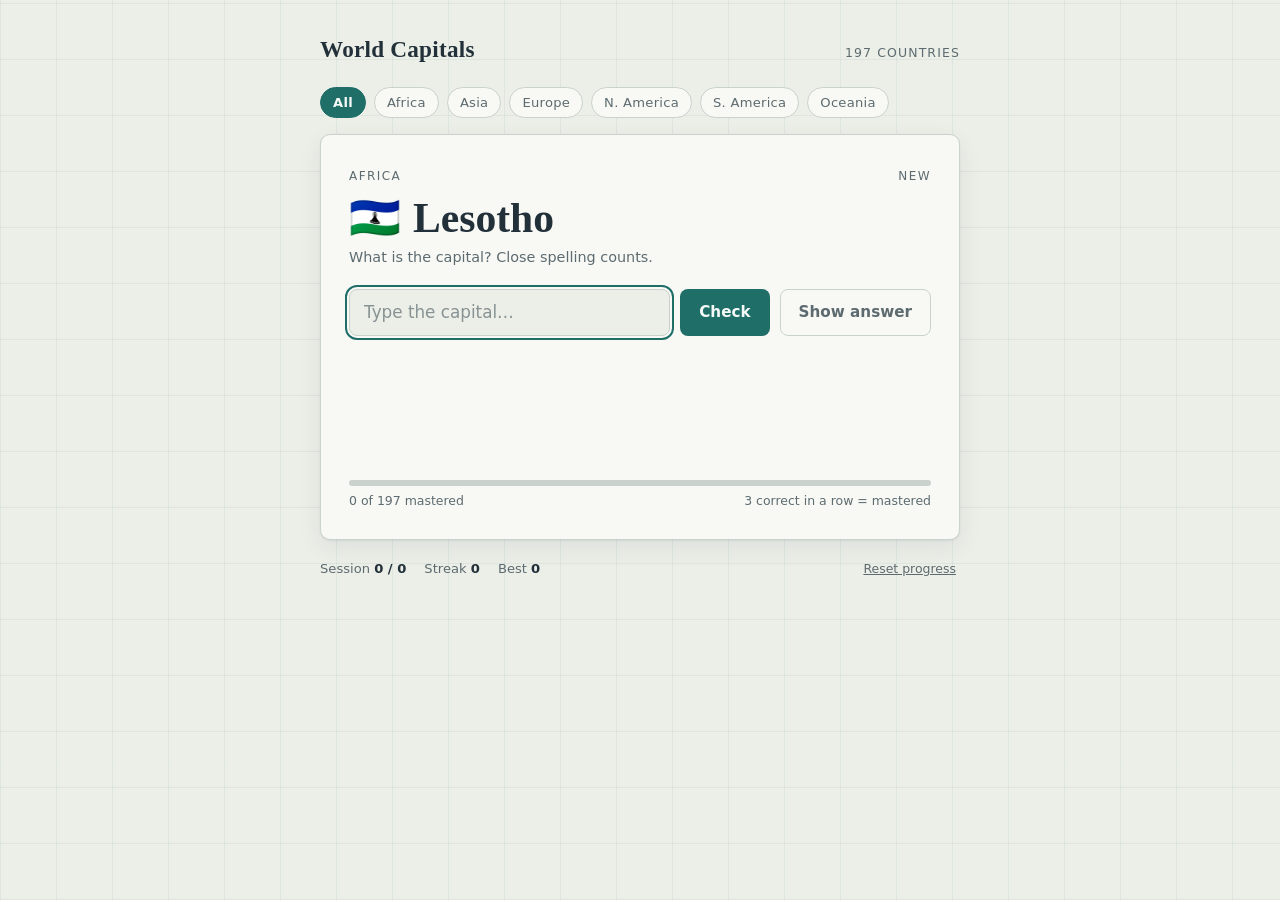
==== index.html @ dc6b0114 "Add world capitals quiz with typed answers and fuzzy spelling matching Single-file HTML game coverin" ====
<!DOCTYPE html>
<html lang="en">
<head>
<meta charset="utf-8" />
<meta name="viewport" content="width=device-width, initial-scale=1" />
<title>World Capitals Quiz</title>
<style>
  :root {
    --bg: #ECEFE8;
    --panel: #F8F9F5;
    --ink: #22303A;
    --muted: #5D6B70;
    --line: #C9D2CC;
    --grid: rgba(31, 110, 104, 0.07);
    --accent: #1F6E68;
    --accent-ink: #F4F8F6;
    --good: #2E7D4F;
    --warn: #A66B1F;
    --bad: #B0413E;
    --shadow: 0 1px 2px rgba(34, 48, 58, 0.08), 0 8px 24px rgba(34, 48, 58, 0.07);
  }
  @media (prefers-color-scheme: dark) {
    :root {
      --bg: #0E181D;
      --panel: #152229;
      --ink: #E6ECE9;
      --muted: #93A4A8;
      --line: #26363D;
      --grid: rgba(79, 179, 169, 0.06);
      --accent: #4FB3A9;
      --accent-ink: #0C1A1E;
      --good: #63C08A;
      --warn: #D9A045;
      --bad: #E07A72;
      --shadow: 0 1px 2px rgba(0, 0, 0, 0.4), 0 8px 24px rgba(0, 0, 0, 0.35);
    }
  }
  :root[data-theme="light"] {
    --bg: #ECEFE8;
    --panel: #F8F9F5;
    --ink: #22303A;
    --muted: #5D6B70;
    --line: #C9D2CC;
    --grid: rgba(31, 110, 104, 0.07);
    --accent: #1F6E68;
    --accent-ink: #F4F8F6;
    --good: #2E7D4F;
    --warn: #A66B1F;
    --bad: #B0413E;
    --shadow: 0 1px 2px rgba(34, 48, 58, 0.08), 0 8px 24px rgba(34, 48, 58, 0.07);
  }
  :root[data-theme="dark"] {
    --bg: #0E181D;
    --panel: #152229;
    --ink: #E6ECE9;
    --muted: #93A4A8;
    --line: #26363D;
    --grid: rgba(79, 179, 169, 0.06);
    --accent: #4FB3A9;
    --accent-ink: #0C1A1E;
    --good: #63C08A;
    --warn: #D9A045;
    --bad: #E07A72;
    --shadow: 0 1px 2px rgba(0, 0, 0, 0.4), 0 8px 24px rgba(0, 0, 0, 0.35);
  }

  * { box-sizing: border-box; }
  html, body { margin: 0; }
  body {
    font-family: system-ui, -apple-system, "Segoe UI", Roboto, sans-serif;
    color: var(--ink);
    background-color: var(--bg);
    background-image:
      repeating-linear-gradient(0deg, var(--grid) 0, var(--grid) 1px, transparent 1px, transparent 56px),
      repeating-linear-gradient(90deg, var(--grid) 0, var(--grid) 1px, transparent 1px, transparent 56px);
    min-height: 100vh;
    display: flex;
    justify-content: center;
    padding: 32px 16px 48px;
    line-height: 1.5;
  }
  .app { width: 100%; max-width: 640px; }

  header.masthead {
    display: flex;
    align-items: baseline;
    justify-content: space-between;
    gap: 12px;
    margin-bottom: 20px;
  }
  .masthead h1 {
    font-family: "Iowan Old Style", "Palatino Linotype", Palatino, Georgia, serif;
    font-size: 1.45rem;
    font-weight: 600;
    letter-spacing: 0.01em;
    margin: 0;
  }
  .masthead .sub {
    font-size: 0.78rem;
    color: var(--muted);
    text-transform: uppercase;
    letter-spacing: 0.09em;
  }

  .regions {
    display: flex;
    flex-wrap: wrap;
    gap: 8px;
    margin-bottom: 16px;
  }
  .regions button {
    font: inherit;
    font-size: 0.82rem;
    letter-spacing: 0.02em;
    padding: 5px 12px;
    border-radius: 999px;
    border: 1px solid var(--line);
    background: var(--panel);
    color: var(--muted);
    cursor: pointer;
  }
  .regions button[aria-pressed="true"] {
    background: var(--accent);
    border-color: var(--accent);
    color: var(--accent-ink);
    font-weight: 600;
  }
  .regions button:focus-visible,
  .actions button:focus-visible,
  #answer:focus-visible,
  .footer button:focus-visible {
    outline: 2px solid var(--accent);
    outline-offset: 2px;
  }

  .card {
    background: var(--panel);
    border: 1px solid var(--line);
    border-radius: 10px;
    box-shadow: var(--shadow);
    padding: 32px 28px 28px;
  }
  .eyebrow {
    font-size: 0.75rem;
    text-transform: uppercase;
    letter-spacing: 0.12em;
    color: var(--muted);
    display: flex;
    justify-content: space-between;
    gap: 8px;
  }
  .country {
    font-family: "Iowan Old Style", "Palatino Linotype", Palatino, Georgia, serif;
    font-size: clamp(1.8rem, 6vw, 2.6rem);
    font-weight: 600;
    text-wrap: balance;
    margin: 10px 0 4px;
    line-height: 1.15;
  }
  .country .flag { margin-right: 12px; }
  .prompt-hint {
    color: var(--muted);
    font-size: 0.9rem;
    margin: 0 0 20px;
  }

  form.answer-row { display: flex; gap: 10px; flex-wrap: wrap; }
  #answer {
    flex: 1 1 220px;
    font: inherit;
    font-size: 1.05rem;
    padding: 10px 14px;
    border-radius: 8px;
    border: 1px solid var(--line);
    background: var(--bg);
    color: var(--ink);
  }
  #answer::placeholder { color: var(--muted); opacity: 0.7; }
  .actions { display: flex; gap: 10px; }
  .actions button {
    font: inherit;
    font-size: 0.95rem;
    font-weight: 600;
    padding: 10px 18px;
    border-radius: 8px;
    border: 1px solid transparent;
    cursor: pointer;
  }
  #check { background: var(--accent); color: var(--accent-ink); }
  #reveal { background: transparent; color: var(--muted); border-color: var(--line); }
  #next { background: var(--accent); color: var(--accent-ink); display: none; }

  .feedback { min-height: 96px; margin-top: 22px; }
  .stamp {
    display: inline-block;
    font-size: 0.85rem;
    font-weight: 700;
    text-transform: uppercase;
    letter-spacing: 0.14em;
    padding: 6px 14px;
    border: 2px solid currentColor;
    border-radius: 6px;
    transform: rotate(-3deg);
    animation: stamp-in 180ms ease-out;
  }
  @keyframes stamp-in {
    from { transform: rotate(-3deg) scale(1.6); opacity: 0; }
    to   { transform: rotate(-3deg) scale(1);   opacity: 1; }
  }
  @media (prefers-reduced-motion: reduce) {
    .stamp { animation: none; }
  }
  .stamp.good { color: var(--good); }
  .stamp.warn { color: var(--warn); }
  .stamp.bad  { color: var(--bad); }
  .feedback p { margin: 10px 0 0; font-size: 0.95rem; }
  .feedback .capital-name { font-weight: 700; }
  .feedback .also { color: var(--muted); font-size: 0.85rem; }

  .progress { margin-top: 26px; }
  .progress .bar {
    height: 6px;
    border-radius: 3px;
    background: var(--line);
    overflow: hidden;
  }
  .progress .fill {
    height: 100%;
    width: 0%;
    background: var(--accent);
    border-radius: 3px;
    transition: width 300ms ease;
  }
  @media (prefers-reduced-motion: reduce) {
    .progress .fill { transition: none; }
  }
  .progress .label {
    display: flex;
    justify-content: space-between;
    font-size: 0.78rem;
    color: var(--muted);
    margin-top: 6px;
    font-variant-numeric: tabular-nums;
  }

  .footer {
    display: flex;
    justify-content: space-between;
    align-items: center;
    gap: 12px;
    margin-top: 16px;
    font-size: 0.82rem;
    color: var(--muted);
    font-variant-numeric: tabular-nums;
  }
  .footer .stats { display: flex; gap: 18px; flex-wrap: wrap; }
  .footer .stats strong { color: var(--ink); font-weight: 600; }
  .footer button {
    font: inherit;
    font-size: 0.78rem;
    background: none;
    border: none;
    color: var(--muted);
    text-decoration: underline;
    cursor: pointer;
    padding: 4px;
  }
</style>
</head>
<body>

<div class="app">
  <header class="masthead">
    <h1>World Capitals</h1>
    <span class="sub" id="scope-count">197 countries</span>
  </header>

  <nav class="regions" id="regions" aria-label="Region filter"></nav>

  <main class="card">
    <div class="eyebrow">
      <span id="region-label">All regions</span>
      <span id="mastery-tag"></span>
    </div>
    <h2 class="country" id="country"><span class="flag"></span><span class="name"></span></h2>
    <p class="prompt-hint">What is the capital? Close spelling counts.</p>

    <form class="answer-row" id="form" autocomplete="off">
      <input id="answer" type="text" placeholder="Type the capital…"
             autocapitalize="off" autocorrect="off" spellcheck="false"
             aria-label="Your answer" />
      <div class="actions">
        <button type="submit" id="check">Check</button>
        <button type="button" id="reveal">Show answer</button>
        <button type="button" id="next">Next country</button>
      </div>
    </form>

    <div class="feedback" id="feedback" aria-live="polite"></div>

    <div class="progress">
      <div class="bar"><div class="fill" id="fill"></div></div>
      <div class="label">
        <span id="mastered-label">0 mastered</span>
        <span>3 correct in a row = mastered</span>
      </div>
    </div>
  </main>

  <footer class="footer">
    <div class="stats">
      <span>Session <strong id="s-score">0 / 0</strong></span>
      <span>Streak <strong id="s-streak">0</strong></span>
      <span>Best <strong id="s-best">0</strong></span>
    </div>
    <button id="reset" type="button">Reset progress</button>
  </footer>
</div>

<script>
(function () {
  "use strict";

  // [country, region, iso2, [accepted capitals...]] — first capital is the primary one shown.
  var DATA = [
    ["Algeria","AF","dz",["Algiers"]],
    ["Angola","AF","ao",["Luanda"]],
    ["Benin","AF","bj",["Porto-Novo","Cotonou"]],
    ["Botswana","AF","bw",["Gaborone"]],
    ["Burkina Faso","AF","bf",["Ouagadougou"]],
    ["Burundi","AF","bi",["Gitega","Bujumbura"]],
    ["Cabo Verde","AF","cv",["Praia"]],
    ["Cameroon","AF","cm",["Yaoundé"]],
    ["Central African Republic","AF","cf",["Bangui"]],
    ["Chad","AF","td",["N'Djamena"]],
    ["Comoros","AF","km",["Moroni"]],
    ["Republic of the Congo","AF","cg",["Brazzaville"]],
    ["DR Congo","AF","cd",["Kinshasa"]],
    ["Côte d'Ivoire (Ivory Coast)","AF","ci",["Yamoussoukro","Abidjan"]],
    ["Djibouti","AF","dj",["Djibouti","Djibouti City"]],
    ["Egypt","AF","eg",["Cairo"]],
    ["Equatorial Guinea","AF","gq",["Malabo"]],
    ["Eritrea","AF","er",["Asmara"]],
    ["Eswatini","AF","sz",["Mbabane","Lobamba"]],
    ["Ethiopia","AF","et",["Addis Ababa"]],
    ["Gabon","AF","ga",["Libreville"]],
    ["The Gambia","AF","gm",["Banjul"]],
    ["Ghana","AF","gh",["Accra"]],
    ["Guinea","AF","gn",["Conakry"]],
    ["Guinea-Bissau","AF","gw",["Bissau"]],
    ["Kenya","AF","ke",["Nairobi"]],
    ["Lesotho","AF","ls",["Maseru"]],
    ["Liberia","AF","lr",["Monrovia"]],
    ["Libya","AF","ly",["Tripoli"]],
    ["Madagascar","AF","mg",["Antananarivo"]],
    ["Malawi","AF","mw",["Lilongwe"]],
    ["Mali","AF","ml",["Bamako"]],
    ["Mauritania","AF","mr",["Nouakchott"]],
    ["Mauritius","AF","mu",["Port Louis"]],
    ["Morocco","AF","ma",["Rabat"]],
    ["Mozambique","AF","mz",["Maputo"]],
    ["Namibia","AF","na",["Windhoek"]],
    ["Niger","AF","ne",["Niamey"]],
    ["Nigeria","AF","ng",["Abuja"]],
    ["Rwanda","AF","rw",["Kigali"]],
    ["São Tomé and Príncipe","AF","st",["São Tomé"]],
    ["Senegal","AF","sn",["Dakar"]],
    ["Seychelles","AF","sc",["Victoria"]],
    ["Sierra Leone","AF","sl",["Freetown"]],
    ["Somalia","AF","so",["Mogadishu"]],
    ["South Africa","AF","za",["Pretoria","Cape Town","Bloemfontein"]],
    ["South Sudan","AF","ss",["Juba"]],
    ["Sudan","AF","sd",["Khartoum"]],
    ["Tanzania","AF","tz",["Dodoma","Dar es Salaam"]],
    ["Togo","AF","tg",["Lomé"]],
    ["Tunisia","AF","tn",["Tunis"]],
    ["Uganda","AF","ug",["Kampala"]],
    ["Zambia","AF","zm",["Lusaka"]],
    ["Zimbabwe","AF","zw",["Harare"]],

    ["Afghanistan","AS","af",["Kabul"]],
    ["Armenia","AS","am",["Yerevan"]],
    ["Azerbaijan","AS","az",["Baku"]],
    ["Bahrain","AS","bh",["Manama"]],
    ["Bangladesh","AS","bd",["Dhaka"]],
    ["Bhutan","AS","bt",["Thimphu"]],
    ["Brunei","AS","bn",["Bandar Seri Begawan"]],
    ["Cambodia","AS","kh",["Phnom Penh"]],
    ["China","AS","cn",["Beijing"]],
    ["Georgia","AS","ge",["Tbilisi"]],
    ["India","AS","in",["New Delhi","Delhi"]],
    ["Indonesia","AS","id",["Jakarta","Nusantara"]],
    ["Iran","AS","ir",["Tehran"]],
    ["Iraq","AS","iq",["Baghdad"]],
    ["Israel","AS","il",["Jerusalem"]],
    ["Japan","AS","jp",["Tokyo"]],
    ["Jordan","AS","jo",["Amman"]],
    ["Kazakhstan","AS","kz",["Astana","Nur-Sultan"]],
    ["Kuwait","AS","kw",["Kuwait City","Kuwait"]],
    ["Kyrgyzstan","AS","kg",["Bishkek"]],
    ["Laos","AS","la",["Vientiane"]],
    ["Lebanon","AS","lb",["Beirut"]],
    ["Malaysia","AS","my",["Kuala Lumpur","Putrajaya"]],
    ["Maldives","AS","mv",["Malé"]],
    ["Mongolia","AS","mn",["Ulaanbaatar","Ulan Bator"]],
    ["Myanmar (Burma)","AS","mm",["Naypyidaw","Nay Pyi Taw"]],
    ["Nepal","AS","np",["Kathmandu"]],
    ["North Korea","AS","kp",["Pyongyang"]],
    ["Oman","AS","om",["Muscat"]],
    ["Pakistan","AS","pk",["Islamabad"]],
    ["Palestine","AS","ps",["Ramallah","East Jerusalem","Jerusalem"]],
    ["Philippines","AS","ph",["Manila"]],
    ["Qatar","AS","qa",["Doha"]],
    ["Saudi Arabia","AS","sa",["Riyadh"]],
    ["Singapore","AS","sg",["Singapore"]],
    ["South Korea","AS","kr",["Seoul"]],
    ["Sri Lanka","AS","lk",["Sri Jayawardenepura Kotte","Kotte","Colombo"]],
    ["Syria","AS","sy",["Damascus"]],
    ["Taiwan","AS","tw",["Taipei"]],
    ["Tajikistan","AS","tj",["Dushanbe"]],
    ["Thailand","AS","th",["Bangkok","Krung Thep"]],
    ["Timor-Leste","AS","tl",["Dili"]],
    ["Turkey","AS","tr",["Ankara"]],
    ["Turkmenistan","AS","tm",["Ashgabat"]],
    ["United Arab Emirates","AS","ae",["Abu Dhabi"]],
    ["Uzbekistan","AS","uz",["Tashkent"]],
    ["Vietnam","AS","vn",["Hanoi"]],
    ["Yemen","AS","ye",["Sana'a","Sanaa"]],

    ["Albania","EU","al",["Tirana"]],
    ["Andorra","EU","ad",["Andorra la Vella"]],
    ["Austria","EU","at",["Vienna"]],
    ["Belarus","EU","by",["Minsk"]],
    ["Belgium","EU","be",["Brussels"]],
    ["Bosnia and Herzegovina","EU","ba",["Sarajevo"]],
    ["Bulgaria","EU","bg",["Sofia"]],
    ["Croatia","EU","hr",["Zagreb"]],
    ["Cyprus","EU","cy",["Nicosia"]],
    ["Czechia","EU","cz",["Prague"]],
    ["Denmark","EU","dk",["Copenhagen"]],
    ["Estonia","EU","ee",["Tallinn"]],
    ["Finland","EU","fi",["Helsinki"]],
    ["France","EU","fr",["Paris"]],
    ["Germany","EU","de",["Berlin"]],
    ["Greece","EU","gr",["Athens"]],
    ["Hungary","EU","hu",["Budapest"]],
    ["Iceland","EU","is",["Reykjavík"]],
    ["Ireland","EU","ie",["Dublin"]],
    ["Italy","EU","it",["Rome"]],
    ["Kosovo","EU","xk",["Pristina","Prishtina"]],
    ["Latvia","EU","lv",["Riga"]],
    ["Liechtenstein","EU","li",["Vaduz"]],
    ["Lithuania","EU","lt",["Vilnius"]],
    ["Luxembourg","EU","lu",["Luxembourg","Luxembourg City"]],
    ["Malta","EU","mt",["Valletta"]],
    ["Moldova","EU","md",["Chișinău","Kishinev"]],
    ["Monaco","EU","mc",["Monaco"]],
    ["Montenegro","EU","me",["Podgorica"]],
    ["Netherlands","EU","nl",["Amsterdam","The Hague"]],
    ["North Macedonia","EU","mk",["Skopje"]],
    ["Norway","EU","no",["Oslo"]],
    ["Poland","EU","pl",["Warsaw"]],
    ["Portugal","EU","pt",["Lisbon"]],
    ["Romania","EU","ro",["Bucharest"]],
    ["Russia","EU","ru",["Moscow"]],
    ["San Marino","EU","sm",["San Marino","City of San Marino"]],
    ["Serbia","EU","rs",["Belgrade"]],
    ["Slovakia","EU","sk",["Bratislava"]],
    ["Slovenia","EU","si",["Ljubljana"]],
    ["Spain","EU","es",["Madrid"]],
    ["Sweden","EU","se",["Stockholm"]],
    ["Switzerland","EU","ch",["Bern"]],
    ["Ukraine","EU","ua",["Kyiv","Kiev"]],
    ["United Kingdom","EU","gb",["London"]],
    ["Vatican City","EU","va",["Vatican City"]],

    ["Antigua and Barbuda","NA","ag",["Saint John's","St John's"]],
    ["The Bahamas","NA","bs",["Nassau"]],
    ["Barbados","NA","bb",["Bridgetown"]],
    ["Belize","NA","bz",["Belmopan"]],
    ["Canada","NA","ca",["Ottawa"]],
    ["Costa Rica","NA","cr",["San José"]],
    ["Cuba","NA","cu",["Havana"]],
    ["Dominica","NA","dm",["Roseau"]],
    ["Dominican Republic","NA","do",["Santo Domingo"]],
    ["El Salvador","NA","sv",["San Salvador"]],
    ["Grenada","NA","gd",["Saint George's","St George's"]],
    ["Guatemala","NA","gt",["Guatemala City","Guatemala"]],
    ["Haiti","NA","ht",["Port-au-Prince"]],
    ["Honduras","NA","hn",["Tegucigalpa"]],
    ["Jamaica","NA","jm",["Kingston"]],
    ["Mexico","NA","mx",["Mexico City","Ciudad de México"]],
    ["Nicaragua","NA","ni",["Managua"]],
    ["Panama","NA","pa",["Panama City","Panamá"]],
    ["Saint Kitts and Nevis","NA","kn",["Basseterre"]],
    ["Saint Lucia","NA","lc",["Castries"]],
    ["Saint Vincent and the Grenadines","NA","vc",["Kingstown"]],
    ["Trinidad and Tobago","NA","tt",["Port of Spain"]],
    ["United States","NA","us",["Washington, D.C.","Washington DC","Washington"]],

    ["Argentina","SA","ar",["Buenos Aires"]],
    ["Bolivia","SA","bo",["Sucre","La Paz"]],
    ["Brazil","SA","br",["Brasília"]],
    ["Chile","SA","cl",["Santiago"]],
    ["Colombia","SA","co",["Bogotá"]],
    ["Ecuador","SA","ec",["Quito"]],
    ["Guyana","SA","gy",["Georgetown"]],
    ["Paraguay","SA","py",["Asunción"]],
    ["Peru","SA","pe",["Lima"]],
    ["Suriname","SA","sr",["Paramaribo"]],
    ["Uruguay","SA","uy",["Montevideo"]],
    ["Venezuela","SA","ve",["Caracas"]],

    ["Australia","OC","au",["Canberra"]],
    ["Fiji","OC","fj",["Suva"]],
    ["Kiribati","OC","ki",["Tarawa","South Tarawa"]],
    ["Marshall Islands","OC","mh",["Majuro"]],
    ["Micronesia","OC","fm",["Palikir"]],
    ["Nauru","OC","nr",["Yaren"]],
    ["New Zealand","OC","nz",["Wellington"]],
    ["Palau","OC","pw",["Ngerulmud"]],
    ["Papua New Guinea","OC","pg",["Port Moresby"]],
    ["Samoa","OC","ws",["Apia"]],
    ["Solomon Islands","OC","sb",["Honiara"]],
    ["Tonga","OC","to",["Nukuʻalofa","Nukualofa"]],
    ["Tuvalu","OC","tv",["Funafuti"]],
    ["Vanuatu","OC","vu",["Port Vila"]]
  ];

  var REGIONS = [
    ["ALL", "All"],
    ["AF", "Africa"],
    ["AS", "Asia"],
    ["EU", "Europe"],
    ["NA", "N. America"],
    ["SA", "S. America"],
    ["OC", "Oceania"]
  ];
  var REGION_NAMES = {
    AF: "Africa", AS: "Asia", EU: "Europe",
    NA: "North America", SA: "South America", OC: "Oceania"
  };

  var STORE_KEY = "capitals-quiz-v1";

  function flagEmoji(cc) {
    return cc.toUpperCase().replace(/./g, function (ch) {
      return String.fromCodePoint(ch.charCodeAt(0) + 127397);
    });
  }

  // "São Tomé" -> "saotome": lowercase, strip accents, drop everything non-alphanumeric.
  function normalize(s) {
    return s.toLowerCase()
      .normalize("NFD")
      .replace(/[̀-ͯ]/g, "")
      .replace(/[^a-z0-9]/g, "");
  }

  function levenshtein(a, b) {
    if (a === b) return 0;
    var prev = [], cur = [], i, j;
    for (j = 0; j <= b.length; j++) prev[j] = j;
    for (i = 1; i <= a.length; i++) {
      cur[0] = i;
      for (j = 1; j <= b.length; j++) {
        cur[j] = Math.min(
          prev[j] + 1,
          cur[j - 1] + 1,
          prev[j - 1] + (a[i - 1] === b[j - 1] ? 0 : 1)
        );
      }
      var swap = prev; prev = cur; cur = swap;
    }
    return prev[b.length];
  }

  function allowedDistance(len) {
    if (len <= 4) return 1;
    if (len <= 7) return 2;
    return 3;
  }

  // Returns {ok, exact, matched} — exact means spelled right (ignoring accents/punctuation).
  function judge(guess, answers) {
    var g = normalize(guess);
    if (!g) return { ok: false };
    var best = null;
    for (var i = 0; i < answers.length; i++) {
      var a = normalize(answers[i]);
      var d = levenshtein(g, a);
      if (d <= allowedDistance(a.length) && (best === null || d < best.d)) {
        best = { d: d, matched: answers[i] };
      }
    }
    if (!best) return { ok: false };
    return { ok: true, exact: best.d === 0, matched: best.matched };
  }

  function loadStats() {
    try {
      return JSON.parse(localStorage.getItem(STORE_KEY)) || {};
    } catch (e) { return {}; }
  }
  function saveStats() {
    try { localStorage.setItem(STORE_KEY, JSON.stringify(stats)); } catch (e) {}
  }

  var stats = loadStats();          // { cc: {streak, right, wrong} }
  var region = "ALL";
  var current = null;
  var lastCC = null;
  var answered = false;
  var session = { right: 0, total: 0, streak: 0, best: 0 };

  var $ = function (id) { return document.getElementById(id); };
  var el = {
    regions: $("regions"), scopeCount: $("scope-count"), regionLabel: $("region-label"),
    masteryTag: $("mastery-tag"), country: $("country"), form: $("form"),
    answer: $("answer"), check: $("check"), reveal: $("reveal"), next: $("next"),
    feedback: $("feedback"), fill: $("fill"), masteredLabel: $("mastered-label"),
    sScore: $("s-score"), sStreak: $("s-streak"), sBest: $("s-best"), reset: $("reset")
  };

  function scopeEntries() {
    return region === "ALL" ? DATA : DATA.filter(function (e) { return e[1] === region; });
  }

  function statFor(cc) {
    return stats[cc] || { streak: 0, right: 0, wrong: 0 };
  }

  function weightFor(cc) {
    var s = statFor(cc);
    if (s.streak <= 0) return s.wrong > 0 ? 10 : 6;  // missed or never-learned first
    if (s.streak === 1) return 3;
    if (s.streak === 2) return 2;
    return 1;                                        // mastered: still shows up, rarely
  }

  function pickNext() {
    var pool = scopeEntries().filter(function (e) { return e[2] !== lastCC; });
    if (!pool.length) pool = scopeEntries();
    var total = 0, i;
    for (i = 0; i < pool.length; i++) total += weightFor(pool[i][2]);
    var r = Math.random() * total;
    for (i = 0; i < pool.length; i++) {
      r -= weightFor(pool[i][2]);
      if (r <= 0) return pool[i];
    }
    return pool[pool.length - 1];
  }

  function renderRegions() {
    el.regions.innerHTML = "";
    REGIONS.forEach(function (r) {
      var b = document.createElement("button");
      b.type = "button";
      b.textContent = r[1];
      b.setAttribute("aria-pressed", String(region === r[0]));
      b.addEventListener("click", function () {
        region = r[0];
        renderRegions();
        nextQuestion();
      });
      el.regions.appendChild(b);
    });
    var entries = scopeEntries();
    el.scopeCount.textContent = entries.length + (entries.length === 1 ? " country" : " countries");
  }

  function renderProgress() {
    var entries = scopeEntries();
    var mastered = entries.filter(function (e) { return statFor(e[2]).streak >= 3; }).length;
    var pct = entries.length ? (mastered / entries.length) * 100 : 0;
    el.fill.style.width = pct + "%";
    el.masteredLabel.textContent = mastered + " of " + entries.length + " mastered";
    el.sScore.textContent = session.right + " / " + session.total;
    el.sStreak.textContent = session.streak;
    el.sBest.textContent = session.best;
  }

  function nextQuestion() {
    current = pickNext();
    lastCC = current[2];
    answered = false;
    el.country.querySelector(".flag").textContent = flagEmoji(current[2]);
    el.country.querySelector(".name").textContent = current[0];
    el.regionLabel.textContent = region === "ALL" ? REGION_NAMES[current[1]] : REGION_NAMES[region];
    var s = statFor(current[2]);
    el.masteryTag.textContent =
      s.streak >= 3 ? "Mastered" :
      s.streak > 0 ? "Streak " + s.streak + " of 3" :
      s.wrong > 0 ? "Needs review" : "New";
    el.feedback.innerHTML = "";
    el.answer.value = "";
    el.answer.disabled = false;
    el.check.style.display = "";
    el.reveal.style.display = "";
    el.next.style.display = "none";
    renderProgress();
    el.answer.focus();
  }

  function escapeHtml(s) {
    return s.replace(/&/g, "&amp;").replace(/</g, "&lt;").replace(/>/g, "&gt;");
  }

  function alsoAcceptedLine() {
    if (current[3].length < 2) return "";
    return '<p class="also">Also accepted: ' +
      current[3].slice(1).map(escapeHtml).join(", ") + "</p>";
  }

  function finish(outcome, guess) {
    answered = true;
    el.answer.disabled = true;
    el.check.style.display = "none";
    el.reveal.style.display = "none";
    el.next.style.display = "inline-block";
    el.next.focus();

    var s = statFor(current[2]);
    var capital = escapeHtml(current[3][0]);
    session.total++;

    if (outcome === "exact" || outcome === "close") {
      s.streak++; s.right++;
      session.right++; session.streak++;
      session.best = Math.max(session.best, session.streak);
      if (outcome === "exact") {
        el.feedback.innerHTML =
          '<span class="stamp good">Correct</span>' +
          '<p>The capital of ' + escapeHtml(current[0]) + " is " +
          '<span class="capital-name">' + capital + "</span>.</p>" + alsoAcceptedLine();
      } else {
        el.feedback.innerHTML =
          '<span class="stamp warn">Close enough</span>' +
          '<p>Counted as correct — the exact spelling is ' +
          '<span class="capital-name">' + escapeHtml(guess) + "</span>.</p>" + alsoAcceptedLine();
      }
    } else {
      s.streak = 0; s.wrong++;
      session.streak = 0;
      var label = outcome === "revealed" ? "Revealed" : "Miss";
      el.feedback.innerHTML =
        '<span class="stamp bad">' + label + "</span>" +
        '<p>The capital of ' + escapeHtml(current[0]) + " is " +
        '<span class="capital-name">' + capital + "</span>." +
        (outcome === "miss" ? " It will come around again soon." : "") + "</p>" +
        alsoAcceptedLine();
    }

    stats[current[2]] = s;
    saveStats();
    renderProgress();
    var tag = s.streak >= 3 ? "Mastered" : s.streak > 0 ? "Streak " + s.streak + " of 3" : "Needs review";
    el.masteryTag.textContent = tag;
  }

  el.form.addEventListener("submit", function (ev) {
    ev.preventDefault();
    if (answered) { nextQuestion(); return; }
    var guess = el.answer.value.trim();
    if (!guess) { el.answer.focus(); return; }
    var verdict = judge(guess, current[3]);
    if (verdict.ok && verdict.exact) finish("exact", verdict.matched);
    else if (verdict.ok) finish("close", verdict.matched);
    else finish("miss", guess);
  });

  el.reveal.addEventListener("click", function () { if (!answered) finish("revealed", ""); });
  el.next.addEventListener("click", nextQuestion);

  // Enter anywhere advances after answering (the Next button has focus, but be forgiving).
  document.addEventListener("keydown", function (ev) {
    if (answered && ev.key === "Enter") { ev.preventDefault(); nextQuestion(); }
  });

  el.reset.addEventListener("click", function () {
    if (!confirm("Erase all mastery progress?")) return;
    stats = {};
    saveStats();
    session = { right: 0, total: 0, streak: 0, best: 0 };
    nextQuestion();
  });

  renderRegions();
  nextQuestion();
})();
</script>
</body>
</html>
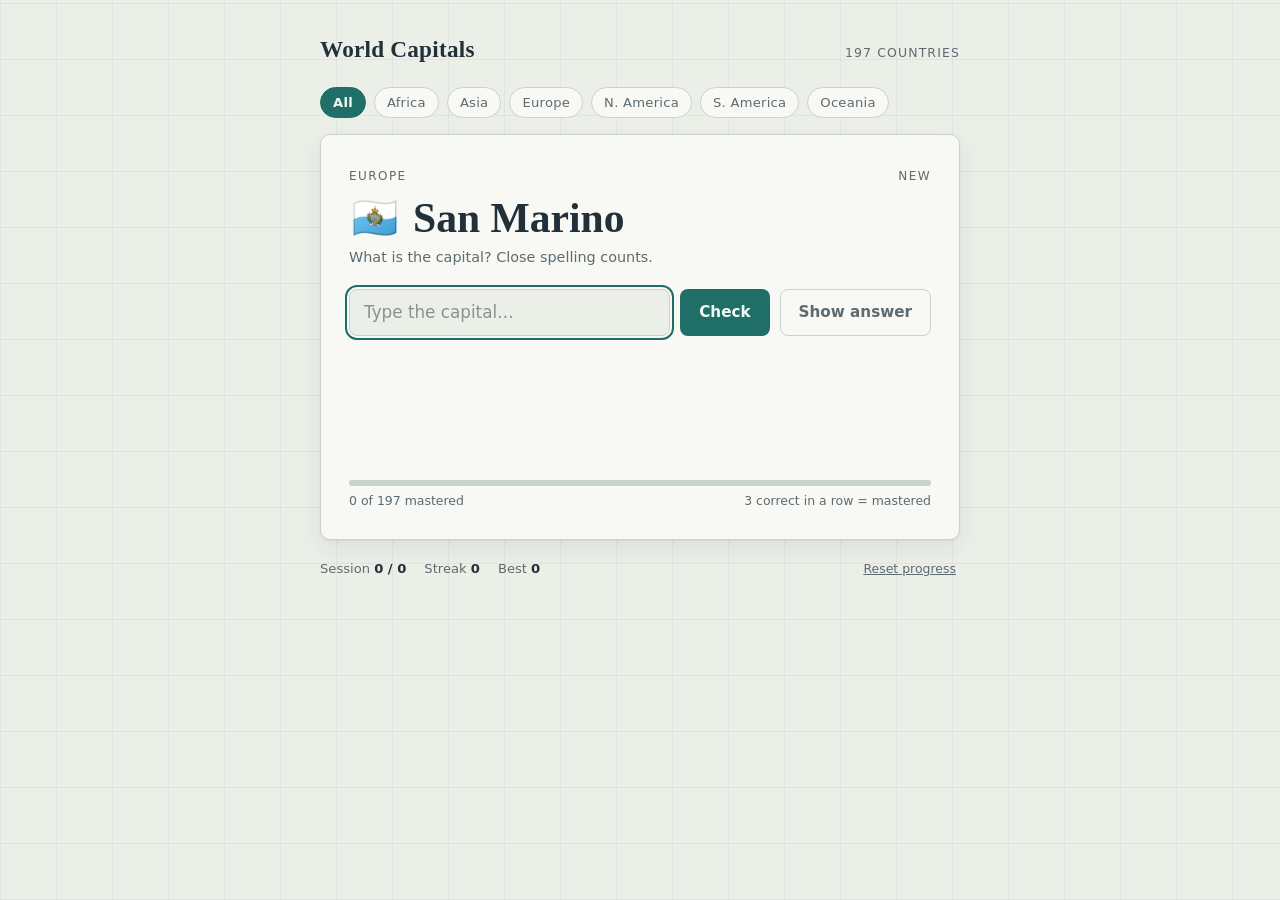
==== commit 9e807ab5: "Show an explanatory message when scripts are blocked (e.g. iOS file preview) Co-Authored-By: Claude " ====
--- a/index.html
+++ b/index.html
@@ -283,6 +283,13 @@
       <span id="mastery-tag"></span>
     </div>
     <h2 class="country" id="country"><span class="flag"></span><span class="name"></span></h2>
+    <noscript>
+      <p class="prompt-hint" style="color: var(--bad); font-weight: 600;">
+        This viewer has JavaScript turned off, so the quiz can't run here.
+        On a phone, file previews block scripts — open this file in a full
+        browser (Safari, Chrome, Firefox) on a computer instead.
+      </p>
+    </noscript>
     <p class="prompt-hint">What is the capital? Close spelling counts.</p>
 
     <form class="answer-row" id="form" autocomplete="off">
